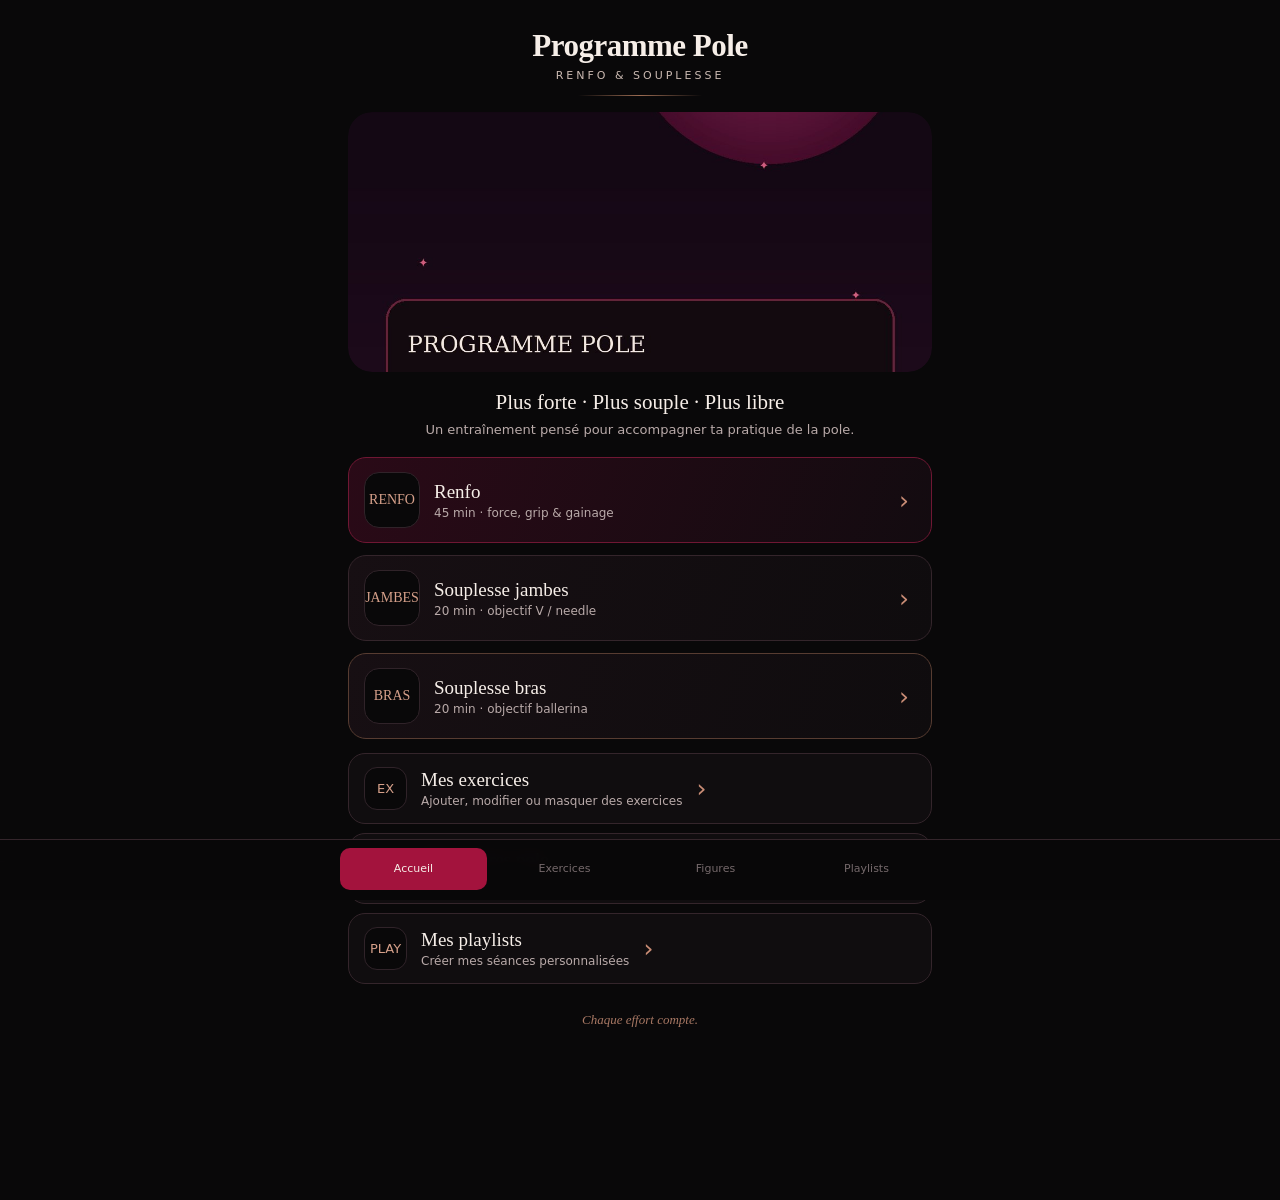
==== pole-bend-witchy/index.html @ 406061b6 "mise à jour programme" ====
<!doctype html>
<html lang="fr">

<head>
  <meta charset="utf-8">

  <meta
    name="viewport"
    content="width=device-width,initial-scale=1,viewport-fit=cover">

  <meta name="theme-color" content="#090809">

  <title>Programme Pole — Renfo & Souplesse</title>

  <style>

    :root{
      --black:#090809;
      --black2:#100c0f;
      --panel:#151114;
      --panel2:#1b1418;

      --cream:#f6eee8;
      --muted:#b9aaa9;

      --carmin:#a3133d;
      --carmin2:#cf315d;

      --brown:#704735;
      --brown2:#9b6b52;

      --line:#34252b;
    }


    *{
      box-sizing:border-box;
    }


    html,
    body{
      margin:0;
      min-height:100%;
      background:var(--black);
      color:var(--cream);

      font-family:
        Inter,
        system-ui,
        -apple-system,
        BlinkMacSystemFont,
        "Segoe UI",
        sans-serif;
    }


    body{
      min-height:100vh;
    }


    button{
      font:inherit;
      color:inherit;
    }


    button:focus-visible{
      outline:2px solid var(--carmin2);
      outline-offset:3px;
    }


    .app{
      max-width:620px;
      margin:auto;
      min-height:100vh;

      padding:
        0
        18px
        90px;
    }


    /* =========================
       EN-TÊTE
    ========================= */

    .top{
      padding:28px 4px 12px;
      text-align:center;
    }


    .brand{
      font-family:
        Georgia,
        "Times New Roman",
        serif;

      font-size:31px;
      font-weight:700;
      letter-spacing:-.5px;
    }


    .kicker{
      font-size:11px;
      letter-spacing:3px;
      text-transform:uppercase;

      color:#cbbab2;

      margin-top:5px;
    }


    .divider{
      display:flex;
      align-items:center;
      justify-content:center;

      margin:13px 0 4px;
    }


    .divider:before,
    .divider:after{
      content:"";

      height:1px;

      background:
        linear-gradient(
          90deg,
          transparent,
          var(--brown2)
        );

      width:62px;
    }


    .divider:after{
      transform:scaleX(-1);
    }


    /* =========================
       PHOTO ACCUEIL
    ========================= */

    .hero{
      min-height:260px;

      display:flex;
      align-items:center;
      justify-content:center;

      position:relative;
      overflow:hidden;

      border-radius:24px;

      background:
        radial-gradient(
          circle at center,
          #2c0a18 0,
          #16070e 58%,
          #090809 76%
        );
    }


    .hero img{
      position:relative;

      width:100%;
      height:260px;

      object-fit:cover;

      display:block;

      border-radius:24px;
    }


    .heroFallback{
      width:100%;
      height:260px;

      display:flex;
      align-items:center;
      justify-content:center;

      text-align:center;

      color:#8f7d80;
      font-size:13px;

      border:1px dashed #3c2930;
      border-radius:24px;
    }


    .heroCopy{
      text-align:center;
      margin-top:18px;
    }


    .heroCopy h2{
      font-family:Georgia,serif;

      font-size:21px;
      font-weight:500;

      margin:0;
    }


    .heroCopy p{
      color:var(--muted);

      font-size:13px;

      margin:
        7px
        0
        20px;
    }


    /* =========================
       CARTES PROGRAMMES
    ========================= */

    .menu{
      display:grid;
      gap:12px;
    }


    .menuCard{
      display:grid;

      grid-template-columns:
        56px
        1fr
        24px;

      align-items:center;

      gap:14px;

      padding:
        14px
        15px;

      border:
        1px solid
        var(--line);

      border-radius:18px;

      background:
        linear-gradient(
          110deg,
          #170f13,
          #0f0c0e
        );

      cursor:pointer;

      text-align:left;

      transition:.18s;

      width:100%;
    }


    .menuCard:hover{
      transform:translateY(-1px);

      border-color:#603240;
    }


    .menuCard.primary{
      border-color:#6f1733;

      background:
        linear-gradient(
          110deg,
          #2a0a17,
          #130b10
        );
    }


    .menuCard.brown{
      border-color:#573c31;
    }


    .menuIcon{
      width:56px;
      height:56px;

      border-radius:15px;

      background:#090809;

      display:grid;
      place-items:center;

      border:
        1px solid
        #302329;

      color:#d6a08a;

      font-family:Georgia,serif;

      font-size:14px;

      text-align:center;
    }


    .menuTitle{
      font-family:Georgia,serif;

      font-size:19px;
    }


    .menuMeta{
      font-size:12px;

      color:var(--muted);

      margin-top:3px;
    }


    .chev{
      font-size:25px;

      color:#c98c75;

      text-align:center;
    }


    /* =========================
       AUTRES PAGES
    ========================= */

    .quickMenu{
      margin-top:14px;
    }


    .quickCard{
      display:flex;
      align-items:center;

      gap:14px;

      width:100%;

      padding:
        13px
        15px;

      border:
        1px solid
        var(--line);

      border-radius:17px;

      background:#100d0f;

      cursor:pointer;

      text-align:left;

      margin-bottom:9px;

      transition:.18s;
    }


    .quickCard:hover{
      border-color:#603240;

      transform:translateY(-1px);
    }


    .quickIcon{
      width:43px;
      height:43px;

      flex:0 0 43px;

      border-radius:13px;

      display:grid;
      place-items:center;

      background:#090809;

      border:
        1px solid
        #302329;

      color:#d6a08a;

      font-size:13px;
    }


    /* =========================
       PETITE PHRASE
    ========================= */

    .quote{
      text-align:center;

      color:#a87864;

      font-family:Georgia,serif;

      font-style:italic;

      font-size:13px;

      margin:
        28px
        0
        4px;
    }


    /* =========================
       NAVIGATION BAS
    ========================= */

    .bottom{
      position:fixed;

      bottom:0;
      left:0;
      right:0;

      background:
        rgba(
          9,
          8,
          9,
          .94
        );

      border-top:
        1px solid
        var(--line);

      backdrop-filter:blur(12px);

      z-index:100;
    }


    .bottomIn{
      max-width:620px;

      margin:auto;

      display:flex;

      justify-content:space-around;

      padding:
        9px
        10px
        10px;
    }


    .navBtn{
      border:0;

      background:none;

      color:#75696b;

      font-size:11px;

      display:grid;

      gap:3px;

      justify-items:center;

      cursor:pointer;

      padding:
        3px
        8px;
    }


    .navBtn.active{
      color:#e33665;
    }


    /* =========================
       MOBILE
    ========================= */

    @media(max-width:480px){

      .app{
        padding-left:14px;
        padding-right:14px;
      }


      .brand{
        font-size:28px;
      }


      .hero{
        min-height:230px;
      }


      .hero img,
      .heroFallback{
        height:230px;
      }


      .menuCard{
        grid-template-columns:
          48px
          1fr
          22px;

        gap:12px;

        padding:
          12px;
        13px;
      }


      .menuIcon{
        width:48px;
        height:48px;
      }


      .menuTitle{
        font-size:17px;
      }

    }

  </style>

</head>


<body>


<div class="app">


  <!-- =========================
       ACCUEIL
  ========================= -->

  <div class="top">

    <div class="brand">
      Programme Pole
    </div>

    <div class="kicker">
      Renfo & souplesse
    </div>

    <div class="divider"></div>

  </div>


  <!-- PHOTO ACCUEIL -->

  <div class="hero" id="homeHero">

    <img
      src="assets/accueil.jpg"
      alt="Photo d'accueil"
      onerror="this.style.display='none';document.getElementById('heroFallback').style.display='flex';">

    <div
      id="heroFallback"
      class="heroFallback"
      style="display:none;">

      Photo d'accueil à ajouter

    </div>

  </div>


  <div class="heroCopy">

    <h2>
      Plus forte · Plus souple · Plus libre
    </h2>

    <p>
      Un entraînement pensé pour accompagner ta pratique de la pole.
    </p>

  </div>


  <!-- =========================
       PROGRAMMES
  ========================= -->

  <div class="menu">


    <button
      type="button"
      class="menuCard primary"
      onclick="location.href='programme.html?program=renfo'">

      <div class="menuIcon">
        RENFO
      </div>

      <div>

        <div class="menuTitle">
          Renfo
        </div>

        <div class="menuMeta">
          45 min · force, grip & gainage
        </div>

      </div>

      <div class="chev">
        ›
      </div>

    </button>


    <button
      type="button"
      class="menuCard"
      onclick="location.href='programme.html?program=jambes'">

      <div class="menuIcon">
        JAMBES
      </div>

      <div>

        <div class="menuTitle">
          Souplesse jambes
        </div>

        <div class="menuMeta">
          20 min · objectif V / needle
        </div>

      </div>

      <div class="chev">
        ›
      </div>

    </button>


    <button
      type="button"
      class="menuCard brown"
      onclick="location.href='programme.html?program=bras'">

      <div class="menuIcon">
        BRAS
      </div>

      <div>

        <div class="menuTitle">
          Souplesse bras
        </div>

        <div class="menuMeta">
          20 min · objectif ballerina
        </div>

      </div>

      <div class="chev">
        ›
      </div>

    </button>


  </div>


  <!-- =========================
       AUTRES PAGES
  ========================= -->

  <div class="quickMenu">


    <button
      type="button"
      class="quickCard"
      onclick="location.href='gestion.html'">

      <div class="quickIcon">
        EX
      </div>

      <div>

        <div class="menuTitle">
          Mes exercices
        </div>

        <div class="menuMeta">
          Ajouter, modifier ou masquer des exercices
        </div>

      </div>

      <div class="chev">
        ›
      </div>

    </button>


    <button
      type="button"
      class="quickCard"
      onclick="location.href='figures.html'">

      <div class="quickIcon">
        POLE
      </div>

      <div>

        <div class="menuTitle">
          Mes figures pole
        </div>

        <div class="menuMeta">
          Galerie, favoris et figures maîtrisées
        </div>

      </div>

      <div class="chev">
        ›
      </div>

    </button>


    <button
      type="button"
      class="quickCard"
      onclick="location.href='pole-playlists/playlists.html'">

      <div class="quickIcon">
        PLAY
      </div>

      <div>

        <div class="menuTitle">
          Mes playlists
        </div>

        <div class="menuMeta">
          Créer mes séances personnalisées
        </div>

      </div>

      <div class="chev">
        ›
      </div>

    </button>


  </div>


  <div class="quote">
    Chaque effort compte.
  </div>


</div>


<!-- =========================
     NAVIGATION
========================= -->

<div class="bottom">

  <div class="bottomIn">


    <button
      type="button"
      class="navBtn active"
      onclick="window.scrollTo({top:0,behavior:'smooth'})">

      Accueil

    </button>


    <button
      type="button"
      class="navBtn"
      onclick="location.href='gestion.html'">

      Exercices

    </button>


    <button
      type="button"
      class="navBtn"
      onclick="location.href='figures.html'">

      Figures

    </button>


    <button
      type="button"
      class="navBtn"
      onclick="location.href='pole-playlists/playlists.html'">

      Playlists

    </button>


  </div>

</div>

<script src="js/navigation.js"></script>
</body>

</html>
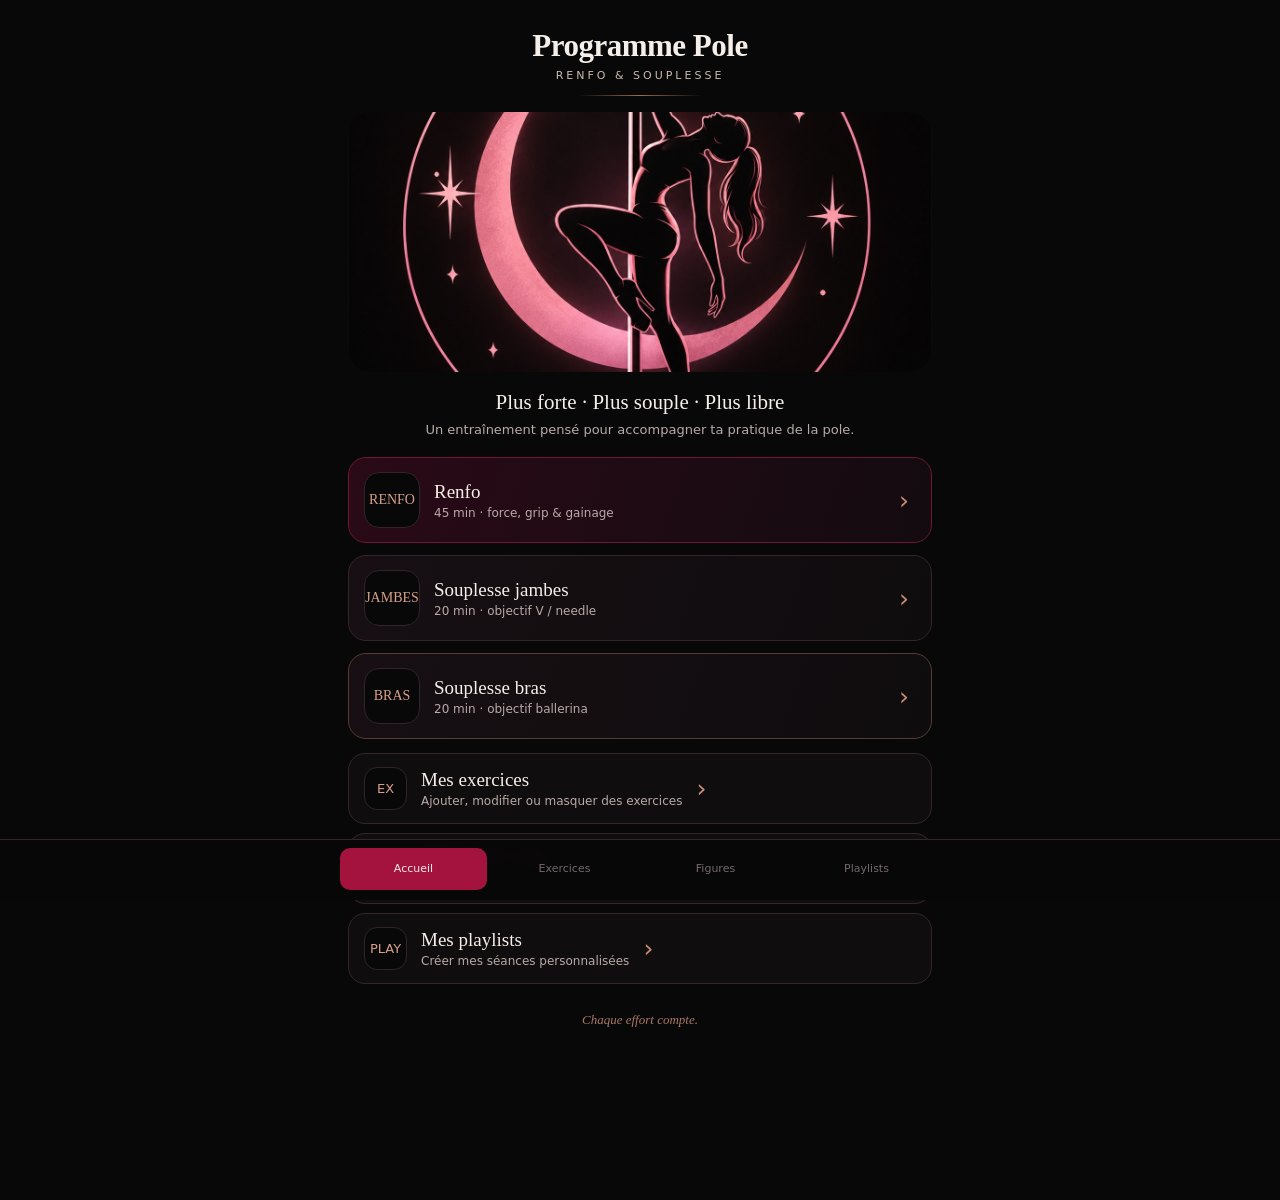
==== commit bb4e377f: "ajout icône" ====
--- a/pole-bend-witchy/index.html
+++ b/pole-bend-witchy/index.html
@@ -9,6 +9,10 @@
     content="width=device-width,initial-scale=1,viewport-fit=cover">
 
   <meta name="theme-color" content="#090809">
+
+  <link rel="icon" href="assets/accueil.jpg">
+  <link rel="apple-touch-icon" href="assets/accueil.jpg">
+  <link rel="manifest" href="manifest.json">
 
   <title>Programme Pole — Renfo & Souplesse</title>
 
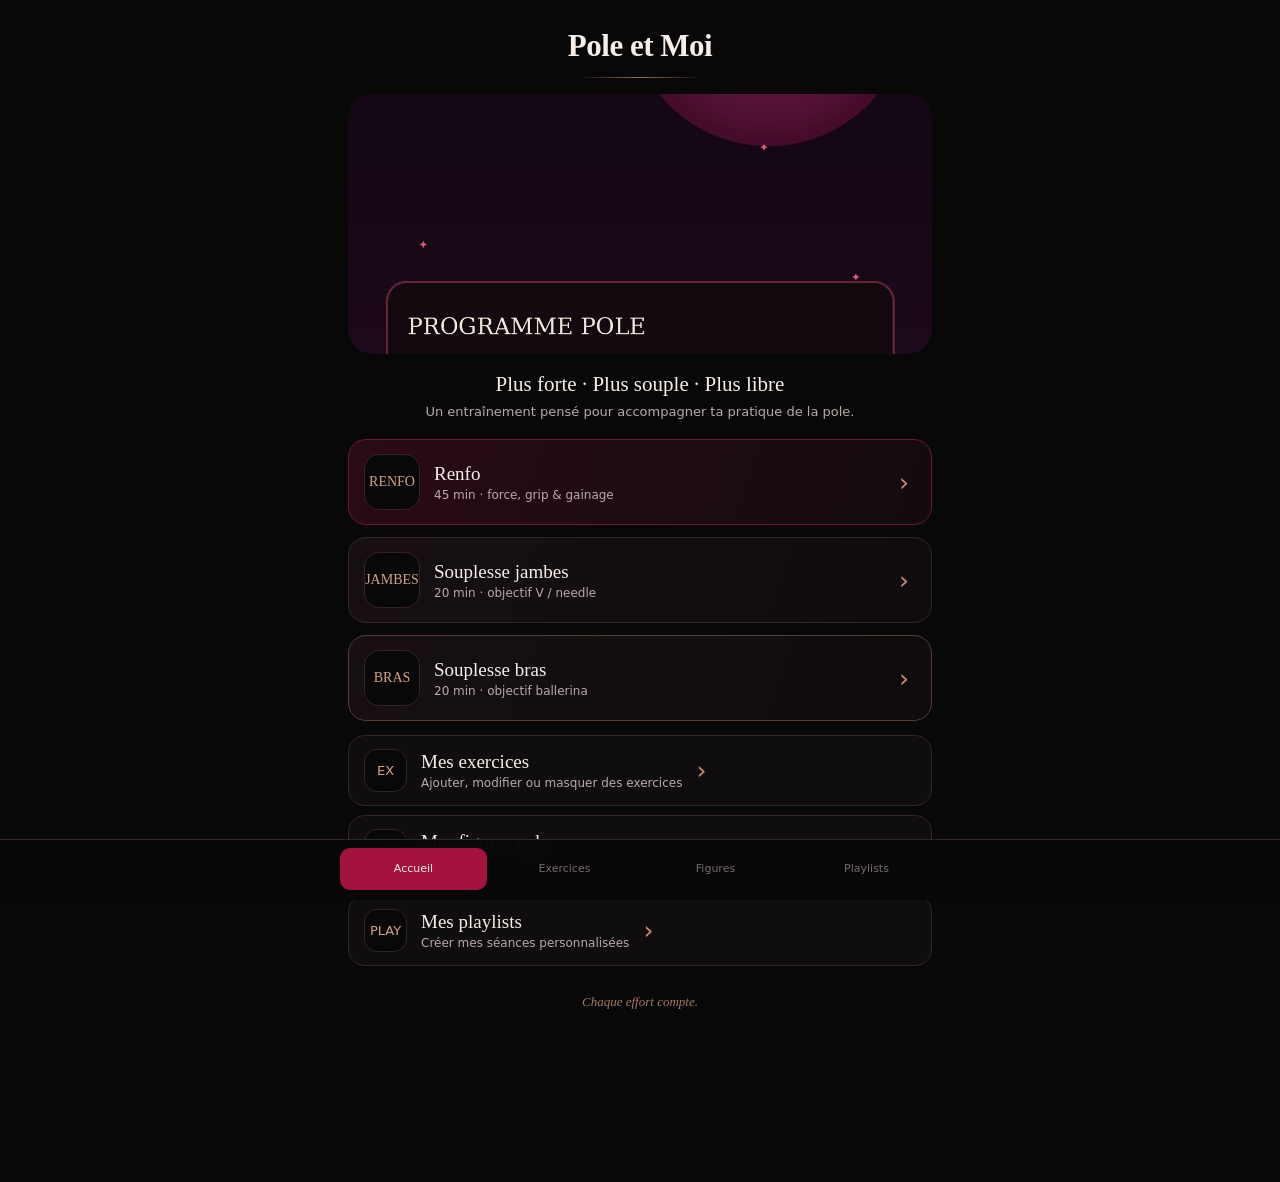
==== commit d342efd0: "renommage Pole et Moi + fix liste exercices" ====
--- a/pole-bend-witchy/index.html
+++ b/pole-bend-witchy/index.html
@@ -14,7 +14,7 @@
   <link rel="apple-touch-icon" href="assets/accueil.jpg">
   <link rel="manifest" href="manifest.json">
 
-  <title>Programme Pole — Renfo & Souplesse</title>
+  <title>Pole et Moi</title>
 
   <style>
 
@@ -597,11 +597,7 @@
   <div class="top">
 
     <div class="brand">
-      Programme Pole
-    </div>
-
-    <div class="kicker">
-      Renfo & souplesse
+      Pole et Moi
     </div>
 
     <div class="divider"></div>
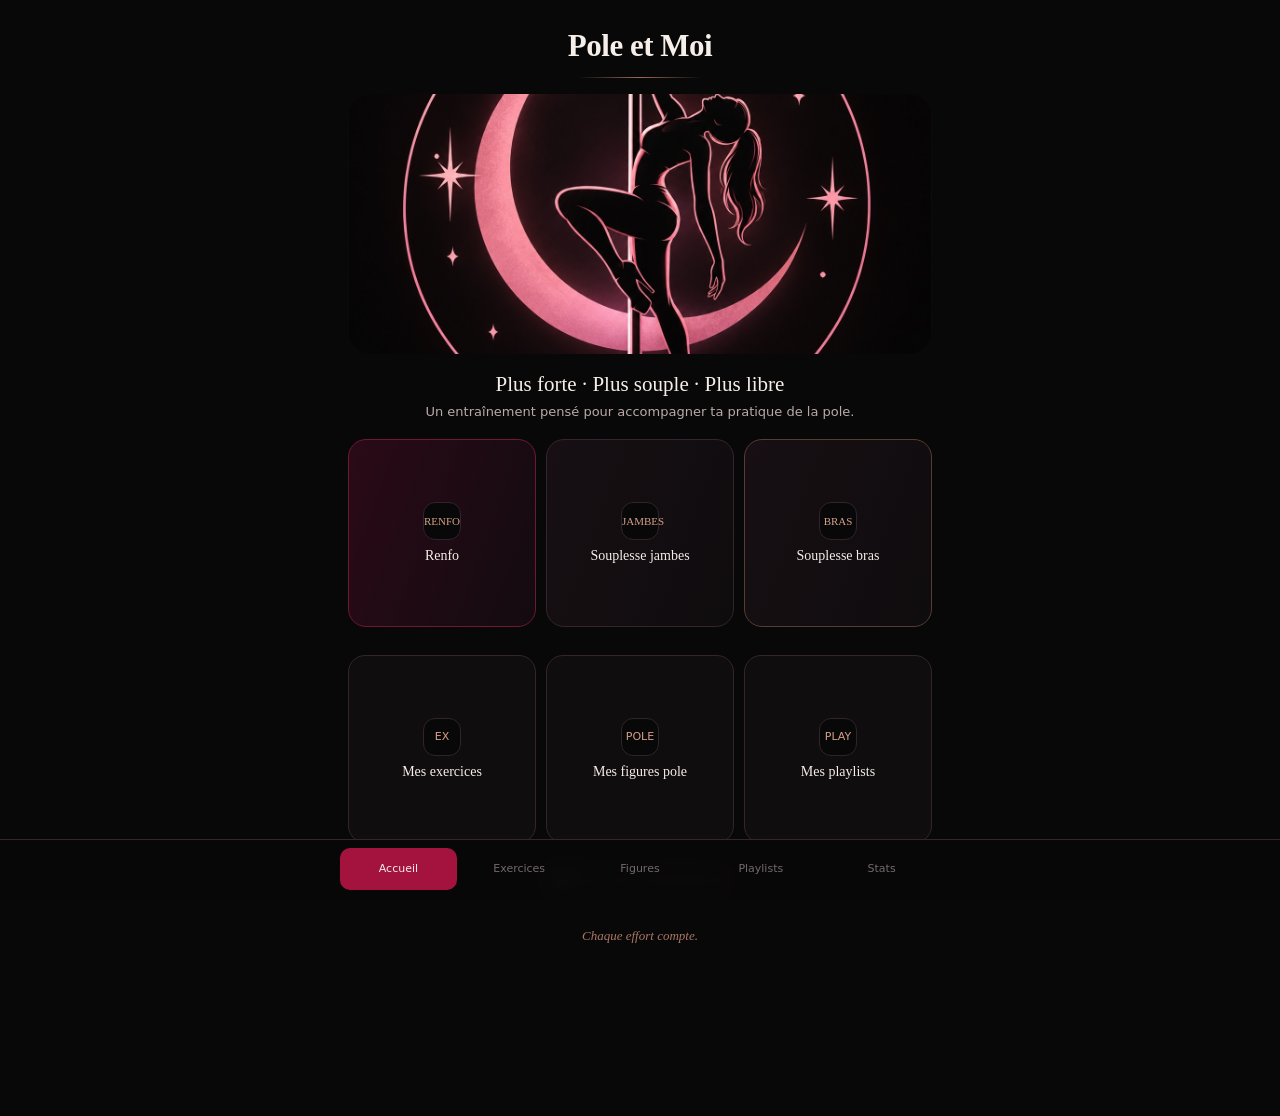
==== commit ce048595: "corrections" ====
--- a/pole-bend-witchy/index.html
+++ b/pole-bend-witchy/index.html
@@ -244,25 +244,22 @@
 
     .menu{
       display:grid;
-      gap:12px;
+      grid-template-columns:repeat(3,1fr);
+      gap:10px;
     }
 
 
     .menuCard{
-      display:grid;
-
-      grid-template-columns:
-        56px
-        1fr
-        24px;
-
+      display:flex;
+      flex-direction:column;
       align-items:center;
-
-      gap:14px;
-
-      padding:
-        14px
-        15px;
+      justify-content:center;
+
+      gap:8px;
+
+      aspect-ratio:1;
+
+      padding:10px;
 
       border:
         1px solid
@@ -279,7 +276,7 @@
 
       cursor:pointer;
 
-      text-align:left;
+      text-align:center;
 
       transition:.18s;
 
@@ -312,10 +309,10 @@
 
 
     .menuIcon{
-      width:56px;
-      height:56px;
-
-      border-radius:15px;
+      width:38px;
+      height:38px;
+
+      border-radius:12px;
 
       background:#090809;
 
@@ -330,7 +327,7 @@
 
       font-family:Georgia,serif;
 
-      font-size:14px;
+      font-size:11px;
 
       text-align:center;
     }
@@ -339,25 +336,20 @@
     .menuTitle{
       font-family:Georgia,serif;
 
-      font-size:19px;
-    }
-
-
-    .menuMeta{
-      font-size:12px;
-
-      color:var(--muted);
-
-      margin-top:3px;
+      font-size:14px;
+
+      line-height:1.2;
+    }
+
+
+    .menuCard .menuMeta,
+    .quickCard .menuMeta{
+      display:none;
     }
 
 
     .chev{
-      font-size:25px;
-
-      color:#c98c75;
-
-      text-align:center;
+      display:none;
     }
 
 
@@ -366,21 +358,59 @@
     ========================= */
 
     .quickMenu{
+      display:grid;
+      grid-template-columns:repeat(3,1fr);
+      gap:10px;
+
+      margin-top:28px;
+    }
+
+
+    .statsLink{
+      display:flex;
+      align-items:center;
+      justify-content:center;
+      gap:8px;
+
+      width:100%;
+
       margin-top:14px;
+
+      padding:13px;
+
+      border:1px solid var(--line);
+      border-radius:999px;
+
+      background:#100d0f;
+      color:inherit;
+
+      font-size:13px;
+      font-weight:700;
+
+      cursor:pointer;
+
+      transition:.18s;
+    }
+
+
+    .statsLink:hover{
+      border-color:#603240;
     }
 
 
     .quickCard{
       display:flex;
+      flex-direction:column;
       align-items:center;
-
-      gap:14px;
+      justify-content:center;
+
+      gap:8px;
+
+      aspect-ratio:1;
 
       width:100%;
 
-      padding:
-        13px
-        15px;
+      padding:10px;
 
       border:
         1px solid
@@ -392,9 +422,7 @@
 
       cursor:pointer;
 
-      text-align:left;
-
-      margin-bottom:9px;
+      text-align:center;
 
       transition:.18s;
     }
@@ -408,12 +436,10 @@
 
 
     .quickIcon{
-      width:43px;
-      height:43px;
-
-      flex:0 0 43px;
-
-      border-radius:13px;
+      width:38px;
+      height:38px;
+
+      border-radius:12px;
 
       display:grid;
       place-items:center;
@@ -426,7 +452,7 @@
 
       color:#d6a08a;
 
-      font-size:13px;
+      font-size:11px;
     }
 
 
@@ -554,27 +580,20 @@
 
 
       .menuCard{
-        grid-template-columns:
-          48px
-          1fr
-          22px;
-
-        gap:12px;
-
-        padding:
-          12px;
-        13px;
+        padding:8px;
+        gap:6px;
       }
 
 
-      .menuIcon{
-        width:48px;
-        height:48px;
+      .menuIcon,
+      .quickIcon{
+        width:32px;
+        height:32px;
       }
 
 
       .menuTitle{
-        font-size:17px;
+        font-size:12.5px;
       }
 
     }
@@ -827,6 +846,16 @@
   </div>
 
 
+  <button
+    type="button"
+    class="statsLink"
+    onclick="location.href='stats.html'">
+
+    📊 Voir mes statistiques
+
+  </button>
+
+
   <div class="quote">
     Chaque effort compte.
   </div>
@@ -835,59 +864,6 @@
 </div>
 
 
-<!-- =========================
-     NAVIGATION
-========================= -->
-
-<div class="bottom">
-
-  <div class="bottomIn">
-
-
-    <button
-      type="button"
-      class="navBtn active"
-      onclick="window.scrollTo({top:0,behavior:'smooth'})">
-
-      Accueil
-
-    </button>
-
-
-    <button
-      type="button"
-      class="navBtn"
-      onclick="location.href='gestion.html'">
-
-      Exercices
-
-    </button>
-
-
-    <button
-      type="button"
-      class="navBtn"
-      onclick="location.href='figures.html'">
-
-      Figures
-
-    </button>
-
-
-    <button
-      type="button"
-      class="navBtn"
-      onclick="location.href='pole-playlists/playlists.html'">
-
-      Playlists
-
-    </button>
-
-
-  </div>
-
-</div>
-
 <script src="js/navigation.js"></script>
 </body>
 
